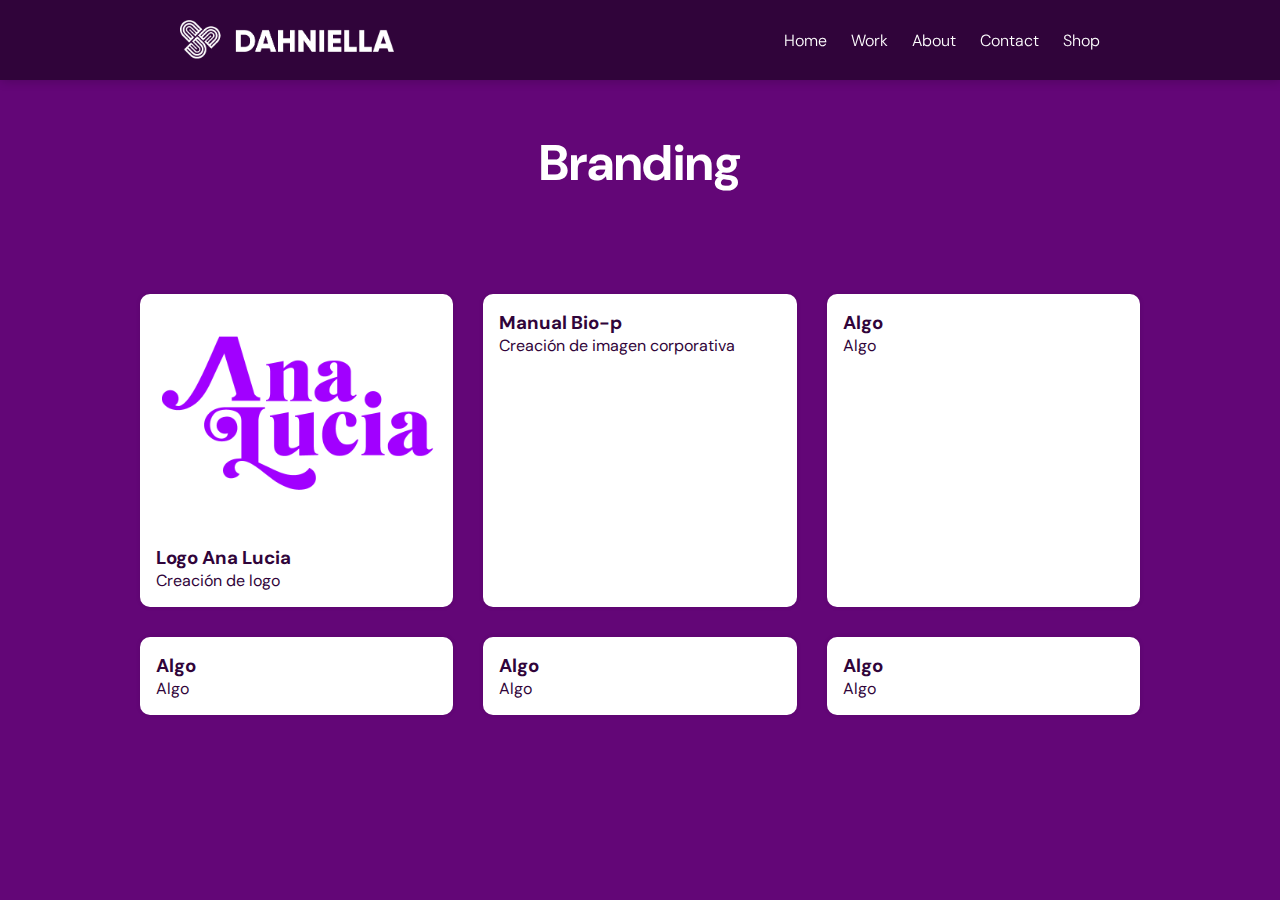
==== galeriab.html @ 75968cc0 "Add files via upload" ====
<!DOCTYPE html>
<html lang="es">
<head>
 <meta name="viewport" content="width=device-width, user-scalable=no, initial-scale=1.0, maximum-scale=1.0, minimum-scale=1.0">
  <meta charset="UTF-8">
  <meta http-equiv="X-UA-Compatible" content="ie=edge">
  <title>Branding</title>
  <link rel="icon" type="image/png" href="img/loguito.png">
  <link href="https://fonts.googleapis.com/css2?family=DM+Sans:ital,wght@0,400;0,500;0,700;1,400&display=swap" rel="stylesheet">
  <link rel="stylesheet" href="styles.css">
  
</head>
<body>
  <header>
    <nav>
      <section class="contenedor nav">
          <div class="logo">
              <img src="img/logo.png" alt="">
          </div>
          <div class="enlaces-header">
              <a href="index.html">Home</a>
              <a href="#">Work</a>
              <a href="#">About</a>
              <a href="#">Contact</a>
              <a href="#">Shop</a>
          </div>
          <div class="hamburguer">
              <i class="fas fa-bars"></i>
          </div>
      </section>
  </nav>
  </header>
  
  <div class="text-galery">
    <h2>Branding</h2>
  </div>
    
  <div class="container">
    <div class="item">
      <img src="img/ana2.png" alt="" class="item-img">
      <div class="item-text">
        <h3>Logo Ana Lucia</h3>
        <p>Creación de logo</p>
      </div>
    </div>
    
    <div class="item">
      <img src="images/img2.jpg" alt="" class="item-img">
      <div class="item-text">
        <h3>Manual Bio-p</h3>
        <p>Creación de imagen corporativa</p>
      </div>
    </div>
    
    <div class="item">
      <img src="images/img3.jpg" alt="" class="item-img">
      <div class="item-text">
        <h3>Algo</h3>
        <p>Algo</p>
      </div>
    </div>
    
    <div class="item">
      <img src="images/img4.jpg" alt="" class="item-img">
      <div class="item-text">
        <h3>Algo</h3>
        <p>Algo</p>
      </div>
    </div>
    
    
    <div class="item">
      <img src="images/img5.jpg" alt="" class="item-img">
      <div class="item-text">
        <h3>Algo</h3>
        <p>Algo</p>
      </div>
    </div>
    
    <div class="item">
      <img src="images/img6.jpg" alt="" class="item-img">
      <div class="item-text">
        <h3>Algo</h3>
        <p>Algo</p>
      </div>
    </div>
  </div>
  
</body>
</html>
---- styles.css ----
*{
  padding: 0;
  margin: 0;
  -webkit-box-sizing: border-box;
  -moz-box-sizing: border-box;
  box-sizing: border-box;
}

body{
  background-color: #630677;
  font-family: 'DM Sans', sans-serif;
}
.contenedor {
  width: 90%;
  max-width: 1000px;
  margin: auto;
  overflow: hidden;
  
}


.contenedor1 {
  width: 90%;
  max-width: 1000px;
  margin: auto;
  overflow: hidden;
  padding: 60px 0;
  
  
}


h1 {
  font-size: 60px;
}

/* Header */
header::before {
  content: "";
  display: block;
  margin-bottom: 80px;
}


nav {
  width: 100%;
  height: 80px;
  background: #30043a;
  border-bottom: 1px solid transparent;
  box-shadow: 1px 1px 10px 0 rgba(0, 0, 0, .2);
  position: fixed;
  top: 0;
  z-index: 100;
  transition: ease-in-out 0.5s;
}

.nav {
  display: flex;
  justify-content: space-between;
  height: 80px;
  width: 100%;
  align-items: center;
  padding: 0 40px;
}

.nav .logo {
  height: 80px;

}

.nav .logo img {
  
  height: 50%;
  vertical-align: baseline;
  margin-top: 20px;
  
  
}
.enlaces-header {
  font-weight: 300;
  transition: ease-in-out 0.5s;
}

.nav .enlaces-header a {
  color: #fff;
  text-decoration: none;
  margin-left: 20px;
}

.hamburguer {
  width: 80px;
  height: 80px;
  display: none;
  text-align: center;
  z-index: 100;
  cursor: pointer;
  transition: color 0.5s ease-in;
}

.hamburguer>i {
  font-size: 25px;
  line-height: 80px;
}

.text-galery>h2{
  padding: 1em;
  font-size: 50px;
  margin-top: 10px;
  color: #fff;
  text-align: center;
}
  
.container{
  width: 90%;
  max-width: 1000px;
  margin-left: auto;
  margin-right: auto;
  margin-top: 3em;
  margin-bottom: 3em;
  
  display: grid;
  grid-template-columns: repeat(1, 1fr);
  grid-gap: 30px;
  border-radius: 10px;
  
}


.item{
  background-color: rgb(255, 255, 255);
  cursor: pointer;
  box-shadow: 0 0 5px 0 rgba(0,0,0,.095);
  
  transition: all 300ms;
  
  position: relative;
  border-radius: 10px;
}


.item::after {
  content: "";
  background-color: rgba(179, 229, 252, .1);
  width: 100%;
  height: 100%;
  position: absolute;
  top:0;
  left: 0;
  transform: scale(0);
  transition: all 300ms;
  opacity: 0;
}

.item:hover:after{
  opacity: 1;
  transform: scale(1);
}

.item:hover {
  transform: scale(1.05);
}

.item-text{
  padding: 1em;
  color:#30043a;
}


.item-img{
  max-width: 100%;
  display: block;
  border-radius: 10px;
  
}


@media screen and (min-width: 590px) {
  
  .container{
    grid-template-columns: repeat(2, 1fr);
  }
  
}



@media screen and (min-width: 960px) {
  
  .container{
    grid-template-columns: repeat(3, 1fr);
  }
  
}
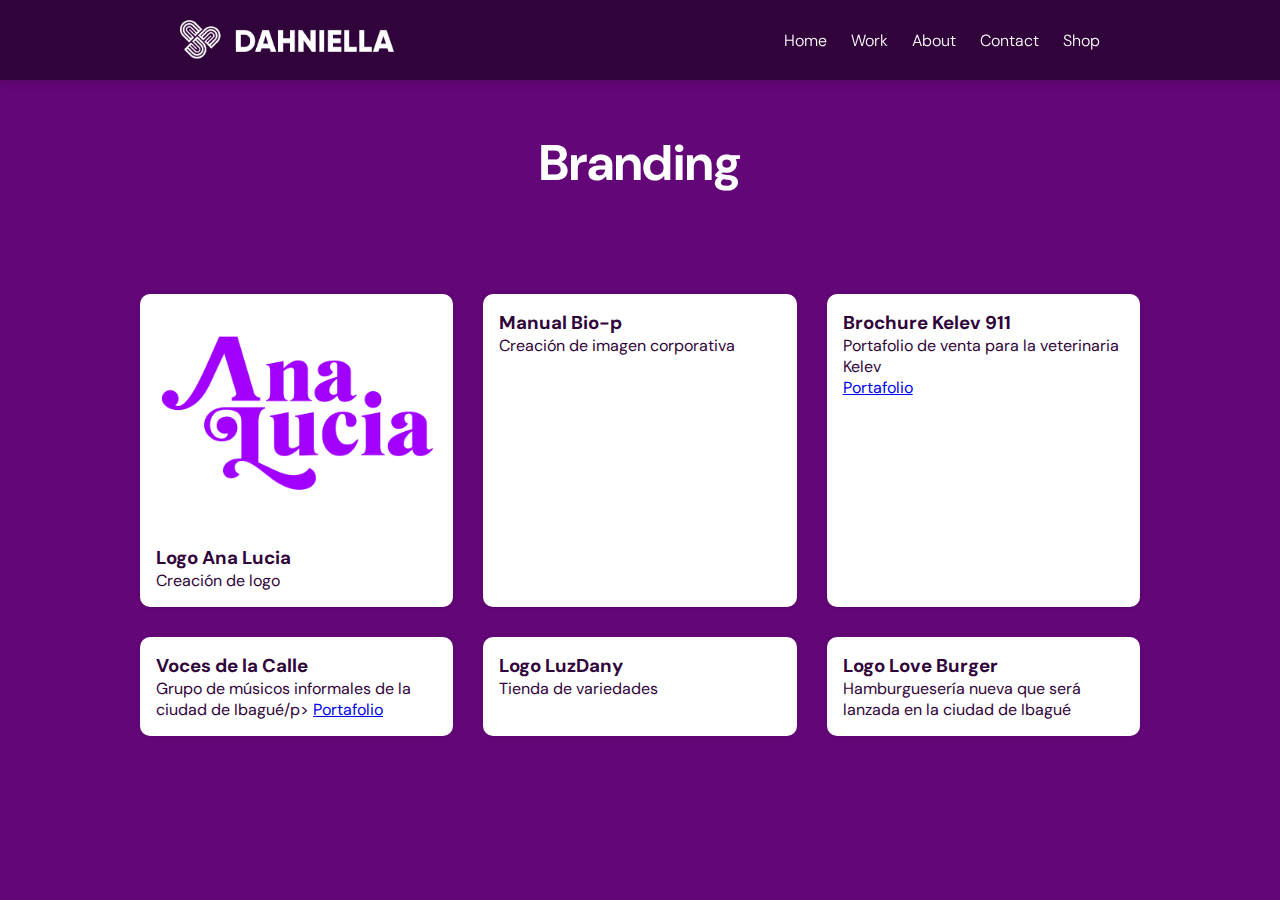
==== commit cc8f179b: "Update galeriab.html" ====
--- a/galeriab.html
+++ b/galeriab.html
@@ -53,38 +53,40 @@
     </div>
     
     <div class="item">
-      <img src="images/img3.jpg" alt="" class="item-img">
+      <img src="images/kelev.jpg" alt="" class="item-img">
       <div class="item-text">
-        <h3>Algo</h3>
-        <p>Algo</p>
+        <h3>Brochure Kelev 911</h3>
+        <p>Portafolio de venta para la veterinaria Kelev</p>
+       <a href="https://drive.google.com/file/d/12R9ba8dp0sPkAS6f2MoLNdj6cJ7TgJw3/view?usp=sharing">Portafolio</a>
       </div>
     </div>
     
     <div class="item">
-      <img src="images/img4.jpg" alt="" class="item-img">
+      <img src="images/voces2.jpg" alt="" class="item-img">
       <div class="item-text">
-        <h3>Algo</h3>
-        <p>Algo</p>
+        <h3>Voces de la Calle</h3>
+        <p>Grupo de músicos informales de la ciudad de Ibagué/p>
+         <a href="https://www.behance.net/gallery/131038345/Voces-de-la-calle-%28Fundacion%29">Portafolio</a>
       </div>
     </div>
     
     
     <div class="item">
-      <img src="images/img5.jpg" alt="" class="item-img">
-      <div class="item-text">
-        <h3>Algo</h3>
-        <p>Algo</p>
+      <img src="images/luzdany.jpg" alt="" class="item-img">
+       <div class="item-text">
+       <h3>Logo LuzDany</h3>
+       <p>Tienda de variedades</p>
       </div>
     </div>
     
     <div class="item">
-      <img src="images/img6.jpg" alt="" class="item-img">
+      <img src="images/burger.jpg" alt="" class="item-img">
       <div class="item-text">
-        <h3>Algo</h3>
-        <p>Algo</p>
+       <h3>Logo Love Burger</h3>
+       <p>Hamburguesería nueva que será lanzada en la ciudad de Ibagué</p>
       </div>
     </div>
   </div>
   
 </body>
-</html>+</html>
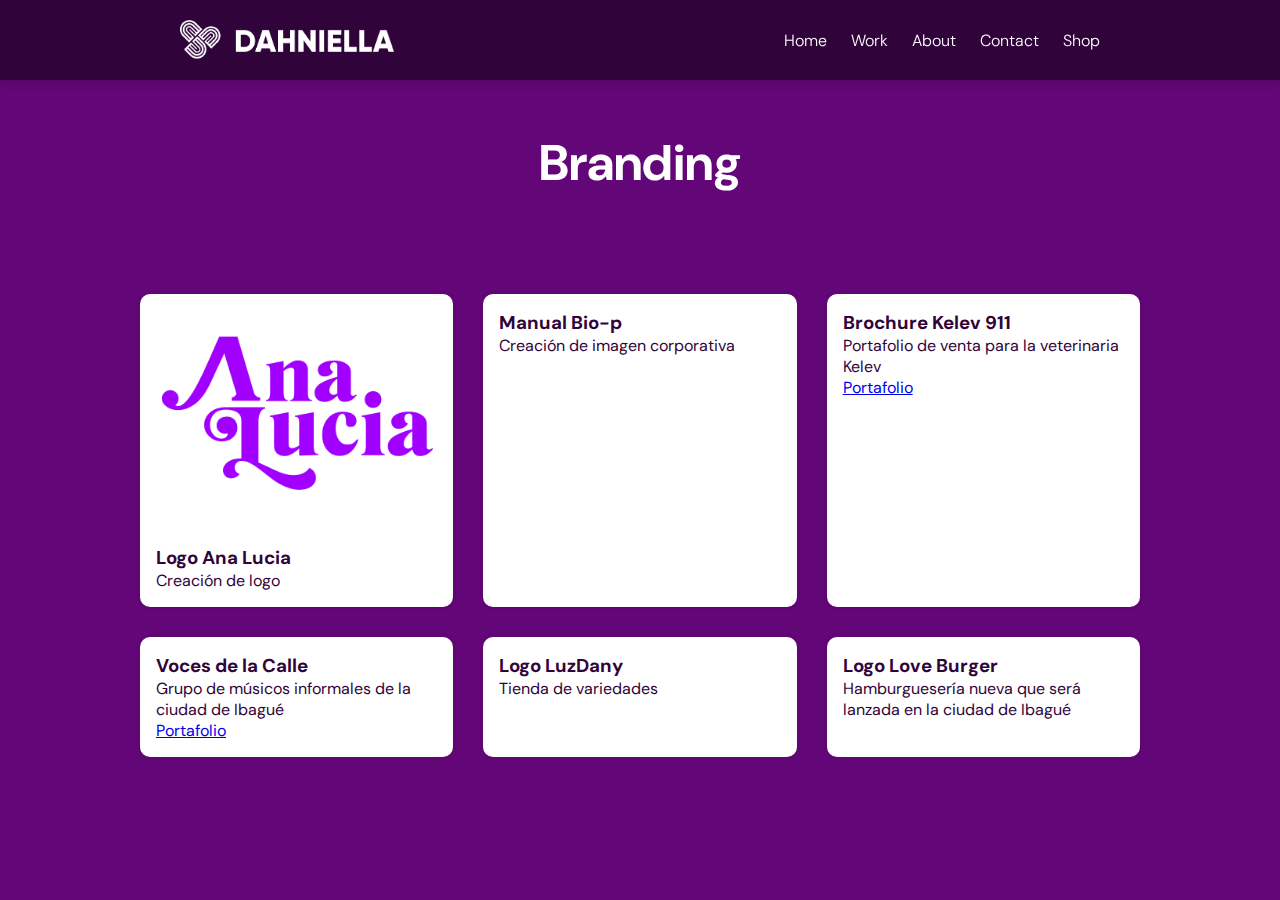
==== commit 802e60b7: "Update galeriab.html" ====
--- a/galeriab.html
+++ b/galeriab.html
@@ -65,7 +65,7 @@
       <img src="images/voces2.jpg" alt="" class="item-img">
       <div class="item-text">
         <h3>Voces de la Calle</h3>
-        <p>Grupo de músicos informales de la ciudad de Ibagué/p>
+        <p>Grupo de músicos informales de la ciudad de Ibagué</p>
          <a href="https://www.behance.net/gallery/131038345/Voces-de-la-calle-%28Fundacion%29">Portafolio</a>
       </div>
     </div>
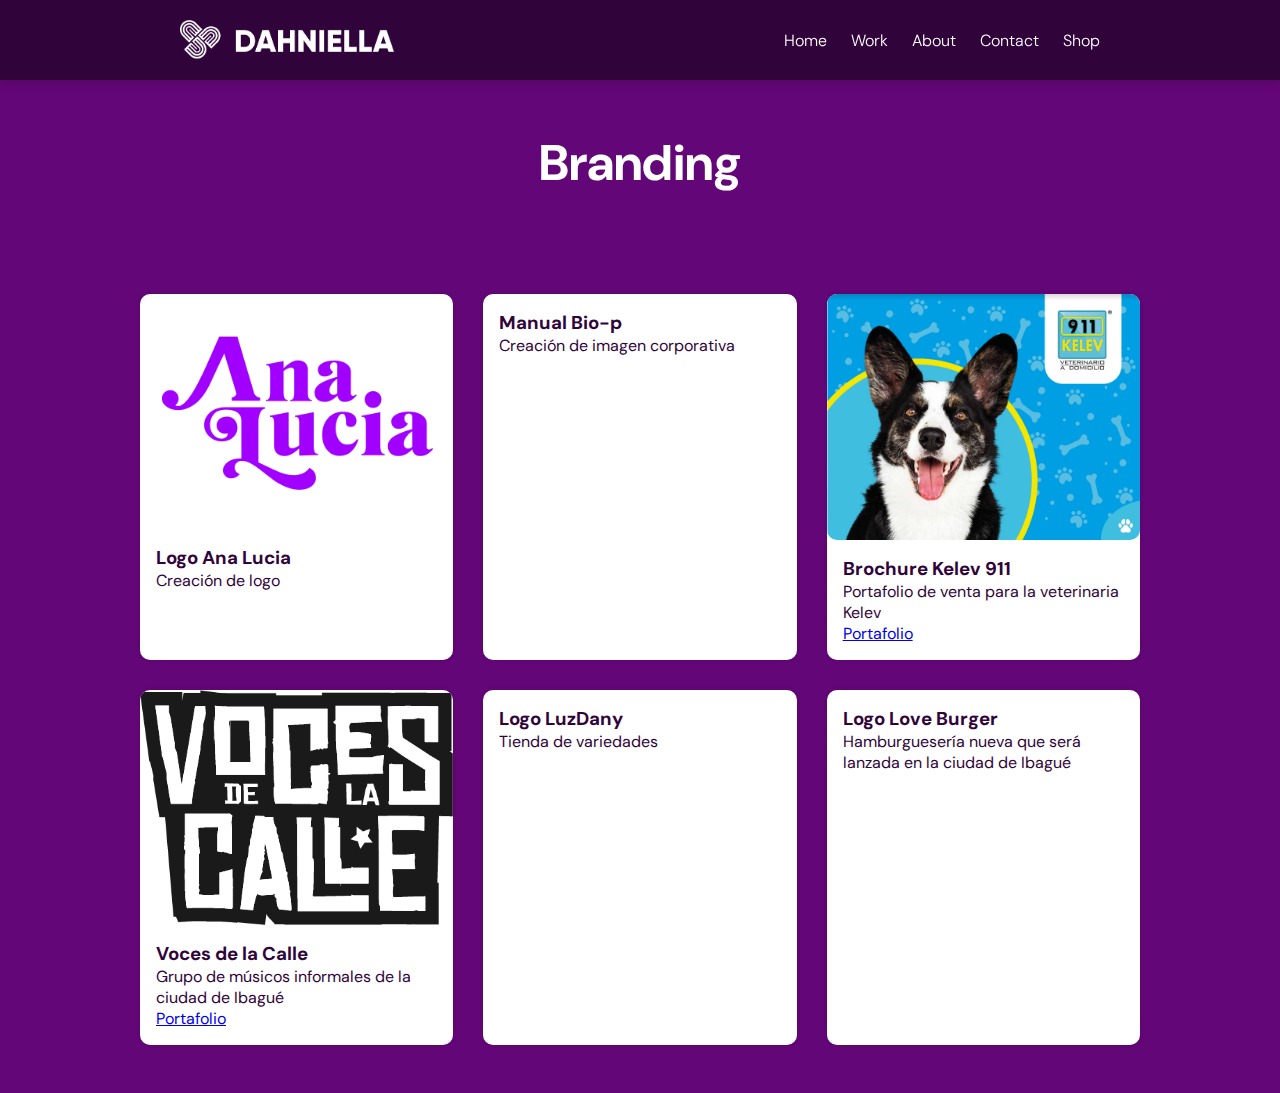
==== commit ff662c41: "Update galeriab.html" ====
--- a/galeriab.html
+++ b/galeriab.html
@@ -45,7 +45,7 @@
     </div>
     
     <div class="item">
-      <img src="images/img2.jpg" alt="" class="item-img">
+      <img src="img/img2.png" alt="" class="item-img">
       <div class="item-text">
         <h3>Manual Bio-p</h3>
         <p>Creación de imagen corporativa</p>
@@ -53,7 +53,7 @@
     </div>
     
     <div class="item">
-      <img src="images/kelev.jpg" alt="" class="item-img">
+      <img src="img/kelev.png" alt="" class="item-img">
       <div class="item-text">
         <h3>Brochure Kelev 911</h3>
         <p>Portafolio de venta para la veterinaria Kelev</p>
@@ -62,7 +62,7 @@
     </div>
     
     <div class="item">
-      <img src="images/voces2.jpg" alt="" class="item-img">
+      <img src="img/voces2.png" alt="" class="item-img">
       <div class="item-text">
         <h3>Voces de la Calle</h3>
         <p>Grupo de músicos informales de la ciudad de Ibagué</p>
@@ -72,7 +72,7 @@
     
     
     <div class="item">
-      <img src="images/luzdany.jpg" alt="" class="item-img">
+      <img src="img/luzdany.png" alt="" class="item-img">
        <div class="item-text">
        <h3>Logo LuzDany</h3>
        <p>Tienda de variedades</p>
@@ -80,7 +80,7 @@
     </div>
     
     <div class="item">
-      <img src="images/burger.jpg" alt="" class="item-img">
+      <img src="img/burger.png" alt="" class="item-img">
       <div class="item-text">
        <h3>Logo Love Burger</h3>
        <p>Hamburguesería nueva que será lanzada en la ciudad de Ibagué</p>
